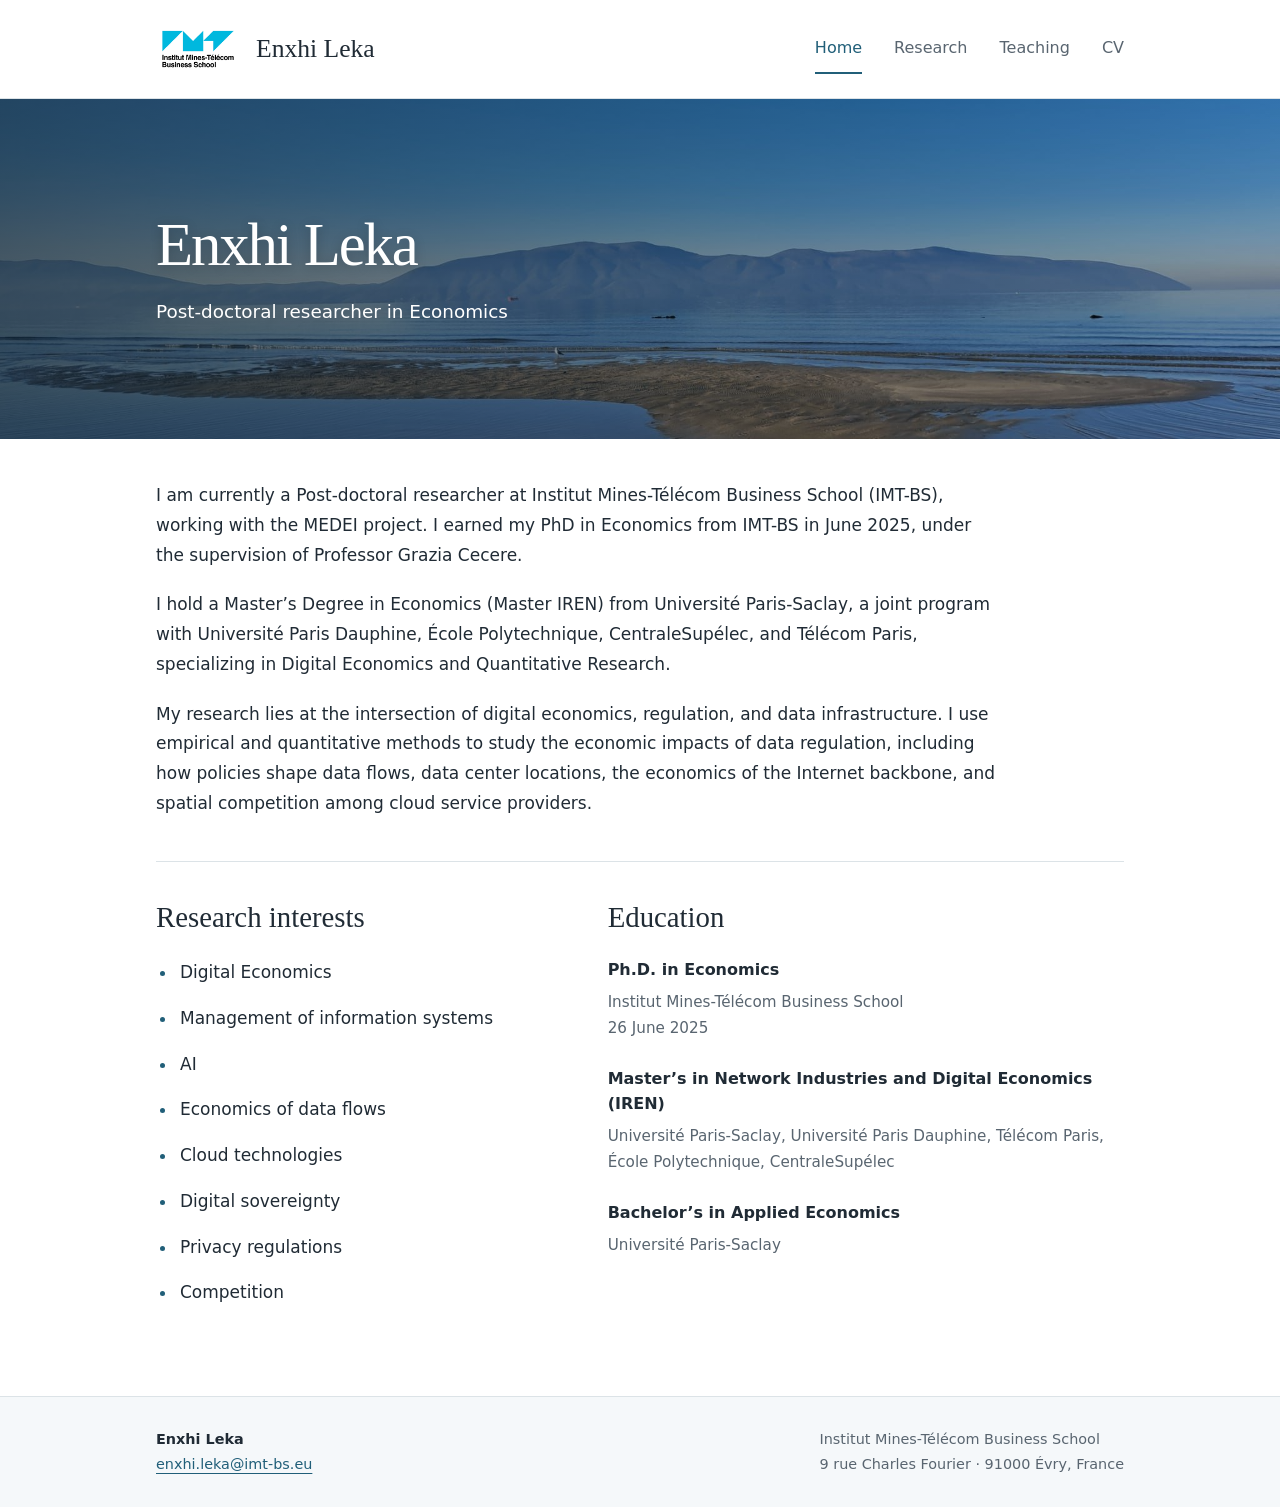
==== index.html @ 7240a5ef "First draft" ====
<!doctype html>
<html lang="en">
<head>
  <meta charset="utf-8">
  <meta name="viewport" content="width=device-width, initial-scale=1">
  <meta name="description" content="Enxhi Leka, post-doctoral researcher in digital economics, regulation, and data infrastructure at Institut Mines-Télécom Business School.">
  <title>Enxhi Leka</title>
  <link rel="icon" href="assets/favicon.svg" type="image/svg+xml">
  <link rel="stylesheet" href="assets/style.css">
</head>
<body>
  <a class="skip-link" href="#main">Skip to content</a>
  <header class="site-header"><div class="header-inner">
    <a class="brand" href="index.html"><img class="institution-logo" src="assets/images/logo.png" alt="Institut Mines-Télécom Business School" width="84" height="48"><span>Enxhi Leka</span></a>
    <nav aria-label="Main navigation"><a href="index.html" aria-current="page">Home</a><a href="research.html">Research</a><a href="teaching.html">Teaching</a><a href="cv.html">CV</a></nav>
  </div></header>
  <section class="photo-banner photo-banner--home" aria-labelledby="page-title"><img class="banner-image" src="assets/images/home.jpg" alt="" fetchpriority="high"><div class="banner-shade"></div><div class="banner-content container"><h1 id="page-title">Enxhi Leka</h1><p>Post-doctoral researcher in Economics</p></div></section>
  <main id="main" class="container"><section class="intro">
<div class="bio"><p>I am currently a Post-doctoral researcher at Institut Mines-Télécom Business School (IMT-BS), working with the MEDEI project. I earned my PhD in Economics from IMT-BS in June 2025, under the supervision of Professor Grazia Cecere.</p>
<p>I hold a Master’s Degree in Economics (Master IREN) from Université Paris-Saclay, a joint program with Université Paris Dauphine, École Polytechnique, CentraleSupélec, and Télécom Paris, specializing in Digital Economics and Quantitative Research.</p>
<p>My research lies at the intersection of digital economics, regulation, and data infrastructure. I use empirical and quantitative methods to study the economic impacts of data regulation, including how policies shape data flows, data center locations, the economics of the Internet backbone, and spatial competition among cloud service providers.</p></div></section>
<div class="home-columns"><section><h2>Research interests</h2><ul class="entries"><li>Digital Economics</li><li>Management of information systems</li><li>AI</li><li>Economics of data flows</li><li>Cloud technologies</li><li>Digital sovereignty</li><li>Privacy regulations</li><li>Competition</li></ul></section>
<section><h2>Education</h2><div class="education"><h3>Ph.D. in Economics</h3><p>Institut Mines-Télécom Business School<br><span class="muted">26 June 2025</span></p></div><div class="education"><h3>Master’s in Network Industries and Digital Economics (IREN)</h3><p>Université Paris-Saclay, Université Paris Dauphine, Télécom Paris, École Polytechnique, CentraleSupélec</p></div><div class="education"><h3>Bachelor’s in Applied Economics</h3><p>Université Paris-Saclay</p></div></section></div></main>
  <footer class="site-footer"><div class="footer-inner"><div><strong>Enxhi Leka</strong><br><a href="mailto:enxhi.leka@imt-bs.eu">enxhi.leka@imt-bs.eu</a></div><address>Institut Mines-Télécom Business School<br>9 rue Charles Fourier · 91000 Évry, France</address></div></footer>
</body>
</html>
---- assets/style.css ----
:root{color-scheme:light;--ink:#202b35;--muted:#596570;--accent:#215f79;--line:#dce3e7;--soft:#f5f8fa}
*{box-sizing:border-box}html{scroll-behavior:smooth}body{margin:0;background:#fff;color:var(--ink);font:17px/1.75 system-ui,-apple-system,BlinkMacSystemFont,"Segoe UI",sans-serif}a{color:var(--accent);text-underline-offset:4px}a:hover{text-decoration-thickness:2px}a:focus-visible{outline:3px solid var(--accent);outline-offset:5px}h1,h2,h3,p{margin-top:0}h1,h2{font-family:Georgia,"Times New Roman",serif;font-weight:400;line-height:1.2}h1{font-size:clamp(2.6rem,6vw,3.8rem);letter-spacing:-.035em;margin-bottom:16px}h2{font-size:1.8rem;margin-bottom:24px}h3{font-size:1rem;line-height:1.55;font-weight:600;margin-bottom:6px}p{margin-bottom:20px}.container,.header-inner,.footer-inner{max-width:1040px;margin:0 auto;padding-left:36px;padding-right:36px}.site-header{border-bottom:1px solid var(--line)}.header-inner{min-height:98px;display:flex;align-items:center;justify-content:space-between;gap:24px}.brand{font-family:Georgia,"Times New Roman",serif;font-size:1.6rem;color:var(--ink);text-decoration:none;white-space:nowrap}nav{display:flex;gap:32px}nav a{color:var(--muted);font-size:1rem;text-decoration:none;padding:10px 0;border-bottom:2px solid transparent}nav a:hover,nav a[aria-current="page"]{color:var(--accent);border-bottom-color:var(--accent)}main{padding-top:64px;padding-bottom:72px;min-height:calc(100vh - 270px)}.eyebrow{font-size:.8rem;text-transform:uppercase;letter-spacing:.12em;color:var(--accent);font-weight:600;margin-bottom:18px}.role{font-size:1.2rem;color:var(--muted);margin-bottom:34px}.bio{max-width:840px}.home-columns{display:grid;grid-template-columns:.85fr 1.15fr;gap:70px;border-top:1px solid var(--line);padding-top:38px;margin-top:42px}.entries{padding-left:21px;margin:0}.entries li{padding-left:3px;margin-bottom:16px}.entries li::marker{color:var(--accent)}.education{margin-bottom:25px}.education p{color:var(--muted);font-size:.95rem;margin-bottom:0}.muted,.entry-detail{color:var(--muted)}.entry-detail{display:block;font-size:.94rem;margin-top:3px}.page-heading{margin-bottom:42px}.section{border-top:1px solid var(--line);padding-top:30px;margin-top:34px}.year-group{display:grid;grid-template-columns:150px minmax(0,1fr);gap:24px;padding:16px 0}.year-group>h3{color:var(--accent)}.year-group .entries li:last-child{margin-bottom:0}.teaching-list>.year-group{border-top:1px solid var(--line);padding-top:25px;padding-bottom:25px}.cv-actions{display:flex;align-items:center;flex-wrap:wrap;gap:24px;margin-bottom:30px}.button{display:inline-block;background:var(--accent);color:white;padding:11px 20px;border-radius:3px;text-decoration:none;font-weight:600}.button:hover{background:#17485d}.button span{font-weight:400}.cv-document{display:block;width:100%;height:850px;border:1px solid var(--line);background:var(--soft)}.site-footer{background:var(--soft);border-top:1px solid var(--line)}.footer-inner{padding-top:30px;padding-bottom:30px;display:flex;justify-content:space-between;gap:24px;font-size:.9rem}.footer-inner strong{font-weight:600}address{font-style:normal;color:var(--muted)}.skip-link{position:absolute;top:-100px;left:20px;padding:10px 16px;background:#fff;z-index:10}.skip-link:focus{top:10px}
@media(max-width:650px){.container,.header-inner,.footer-inner{padding-left:22px;padding-right:22px}.header-inner{align-items:flex-start;flex-direction:column;gap:8px;padding-top:20px;padding-bottom:12px}nav{gap:26px;max-width:100%;flex-wrap:wrap}main{padding-top:38px;padding-bottom:45px}.home-columns{grid-template-columns:1fr;gap:28px}.year-group{grid-template-columns:1fr;gap:9px}.footer-inner{flex-direction:column;gap:16px}.cv-document{height:620px}.eyebrow{font-size:.78rem}.page-heading{margin-bottom:30px}}
@media(prefers-reduced-motion:reduce){html{scroll-behavior:auto}}
@media print{.site-header,.site-footer,.skip-link,.cv-actions{display:none}main{padding:0!important}.container{max-width:none}body{font-size:11pt}h1{font-size:28pt}.section,.year-group,.education{break-inside:avoid}a{color:inherit}.cv-document{height:100vh}}

/* Original website photographs and institutional logo. */
.brand{display:flex;align-items:center;gap:16px}.institution-logo{width:84px;height:48px;object-fit:contain;flex-shrink:0}.photo-banner{position:relative;isolation:isolate;min-height:260px;display:flex;align-items:center;background:#244957;overflow:hidden}.photo-banner--home{min-height:340px}.banner-image,.banner-shade{position:absolute;inset:0;width:100%;height:100%;z-index:-1}.banner-image{object-fit:cover;object-position:center}.banner-shade{background:linear-gradient(90deg,rgba(6,25,38,.69),rgba(6,25,38,.25))}.banner-content{width:100%;padding-top:48px;padding-bottom:48px;color:#fff}.banner-content h1{margin:0;text-shadow:0 2px 12px rgba(0,0,0,.2)}.banner-content p{margin:14px 0 0;font-size:1.15rem;color:#fff}.photo-banner+main{padding-top:42px}.photo-banner+main>.section:first-child{border-top:0;margin-top:0;padding-top:0}
@media(max-width:650px){.institution-logo{width:70px;height:40px}.brand{gap:13px}.photo-banner{min-height:210px}.photo-banner--home{min-height:260px}.banner-content{padding-top:36px;padding-bottom:36px}.banner-content p{font-size:1rem}.banner-shade{background:rgba(6,25,38,.5)}.photo-banner+main{padding-top:30px}}
@media print{.photo-banner,.photo-banner--home{min-height:0;background:none;display:block;margin-bottom:24px}.banner-image,.banner-shade{display:none}.banner-content{color:#202b35;padding:0}.banner-content h1{text-shadow:none}.banner-content p{color:#202b35}}
@media(max-width:650px){nav{width:100%;justify-content:space-between;gap:12px}}
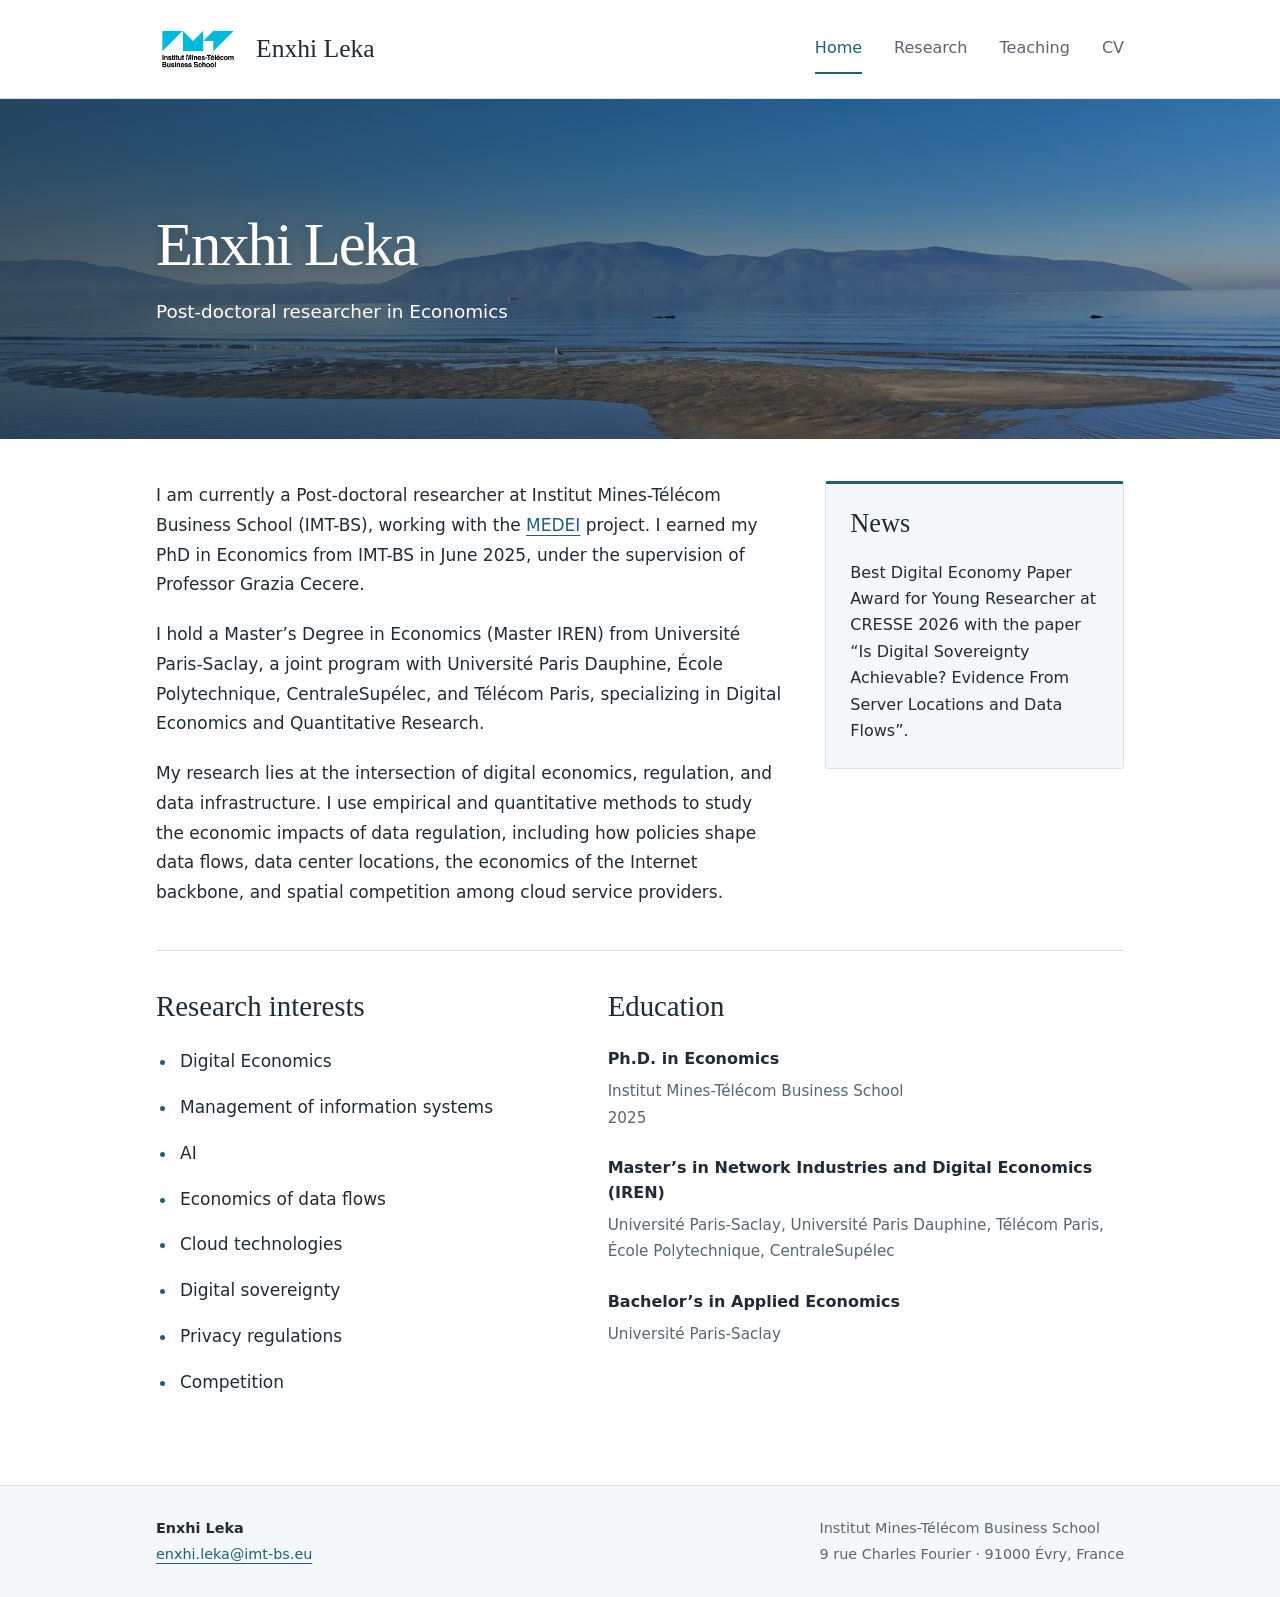
==== commit 6b2fd7c3: "New uodates" ====
--- a/index.html
+++ b/index.html
@@ -15,12 +15,24 @@
     <nav aria-label="Main navigation"><a href="index.html" aria-current="page">Home</a><a href="research.html">Research</a><a href="teaching.html">Teaching</a><a href="cv.html">CV</a></nav>
   </div></header>
   <section class="photo-banner photo-banner--home" aria-labelledby="page-title"><img class="banner-image" src="assets/images/home.jpg" alt="" fetchpriority="high"><div class="banner-shade"></div><div class="banner-content container"><h1 id="page-title">Enxhi Leka</h1><p>Post-doctoral researcher in Economics</p></div></section>
-  <main id="main" class="container"><section class="intro">
-<div class="bio"><p>I am currently a Post-doctoral researcher at Institut Mines-Télécom Business School (IMT-BS), working with the MEDEI project. I earned my PhD in Economics from IMT-BS in June 2025, under the supervision of Professor Grazia Cecere.</p>
+  <main id="main" class="container"><div class="intro-layout"><section class="intro" aria-label="Introduction">
+<div class="bio"><p>I am currently a Post-doctoral researcher at Institut Mines-Télécom Business School (IMT-BS), working with the <a href="https://www.imt.fr/projet/medei-la-decarbonation-acceleree-de-lenergie-et-de-lindustrie/">MEDEI</a> project. I earned my PhD in Economics from IMT-BS in June 2025, under the supervision of Professor Grazia Cecere.</p>
 <p>I hold a Master’s Degree in Economics (Master IREN) from Université Paris-Saclay, a joint program with Université Paris Dauphine, École Polytechnique, CentraleSupélec, and Télécom Paris, specializing in Digital Economics and Quantitative Research.</p>
 <p>My research lies at the intersection of digital economics, regulation, and data infrastructure. I use empirical and quantitative methods to study the economic impacts of data regulation, including how policies shape data flows, data center locations, the economics of the Internet backbone, and spatial competition among cloud service providers.</p></div></section>
+<aside class="news-box" aria-labelledby="news-title">
+  <h2 id="news-title">News</h2>
+  <!-- NEWS: Add or edit announcements below.
+       Copy this article for each update and place the newest one first:
+  <article class="news-item">
+    <time datetime="2026-09">September 2026</time>
+    <p>Your update goes here. You can include <a href="research.html">a link</a>.</p>
+  </article>
+  -->
+  <article class="news-item"><p>Best Digital Economy Paper Award for Young Researcher at CRESSE 2026 with the paper “Is Digital Sovereignty Achievable? Evidence From Server Locations and Data Flows”.</p></article>
+</aside>
+</div>
 <div class="home-columns"><section><h2>Research interests</h2><ul class="entries"><li>Digital Economics</li><li>Management of information systems</li><li>AI</li><li>Economics of data flows</li><li>Cloud technologies</li><li>Digital sovereignty</li><li>Privacy regulations</li><li>Competition</li></ul></section>
-<section><h2>Education</h2><div class="education"><h3>Ph.D. in Economics</h3><p>Institut Mines-Télécom Business School<br><span class="muted">26 June 2025</span></p></div><div class="education"><h3>Master’s in Network Industries and Digital Economics (IREN)</h3><p>Université Paris-Saclay, Université Paris Dauphine, Télécom Paris, École Polytechnique, CentraleSupélec</p></div><div class="education"><h3>Bachelor’s in Applied Economics</h3><p>Université Paris-Saclay</p></div></section></div></main>
+<section><h2>Education</h2><div class="education"><h3>Ph.D. in Economics</h3><p>Institut Mines-Télécom Business School<br><span class="muted">2025</span></p></div><div class="education"><h3>Master’s in Network Industries and Digital Economics (IREN)</h3><p>Université Paris-Saclay, Université Paris Dauphine, Télécom Paris, École Polytechnique, CentraleSupélec</p></div><div class="education"><h3>Bachelor’s in Applied Economics</h3><p>Université Paris-Saclay</p></div></section></div></main>
   <footer class="site-footer"><div class="footer-inner"><div><strong>Enxhi Leka</strong><br><a href="mailto:enxhi.leka@imt-bs.eu">enxhi.leka@imt-bs.eu</a></div><address>Institut Mines-Télécom Business School<br>9 rue Charles Fourier · 91000 Évry, France</address></div></footer>
 </body>
 </html>
--- a/assets/style.css
+++ b/assets/style.css
@@ -9,3 +9,21 @@
 @media(max-width:650px){.institution-logo{width:70px;height:40px}.brand{gap:13px}.photo-banner{min-height:210px}.photo-banner--home{min-height:260px}.banner-content{padding-top:36px;padding-bottom:36px}.banner-content p{font-size:1rem}.banner-shade{background:rgba(6,25,38,.5)}.photo-banner+main{padding-top:30px}}
 @media print{.photo-banner,.photo-banner--home{min-height:0;background:none;display:block;margin-bottom:24px}.banner-image,.banner-shade{display:none}.banner-content{color:#202b35;padding:0}.banner-content h1{text-shadow:none}.banner-content p{color:#202b35}}
 @media(max-width:650px){nav{width:100%;justify-content:space-between;gap:12px}}
+
+/* Home page introduction and editable news sidebar. */
+.intro-layout{display:grid;grid-template-columns:minmax(0,2.1fr) minmax(250px,1fr);gap:42px;align-items:start}
+.intro-layout .bio>p:last-child{margin-bottom:0}
+.news-box{background:var(--soft);border:1px solid var(--line);border-top:3px solid var(--accent);border-radius:3px;padding:24px;overflow-wrap:anywhere}
+.news-box h2{font-size:1.65rem;margin-bottom:20px}
+.news-empty{color:var(--muted);margin:0;font-size:1rem}
+.news-item+.news-item{border-top:1px solid var(--line);margin-top:20px;padding-top:20px}
+.news-item time{display:block;color:var(--accent);font-size:.875rem;font-weight:600;margin-bottom:8px}
+.news-item p{font-size:1rem;line-height:1.65;margin-bottom:0}
+@media(max-width:800px){.intro-layout{grid-template-columns:1fr;gap:28px}}
+@media print{.intro-layout{display:block}.news-box{margin-top:24px;break-inside:avoid}}
+
+/* Working-paper abstracts. */
+.working-paper+.working-paper{margin-top:32px;padding-top:28px;border-top:1px solid var(--line)}
+.working-paper h3{font-size:1.15rem;line-height:1.5;margin-bottom:14px}
+.paper-abstract{font-size:1rem;line-height:1.8;color:var(--muted);margin-bottom:0}
+.paper-abstract strong{color:var(--ink);font-weight:600}
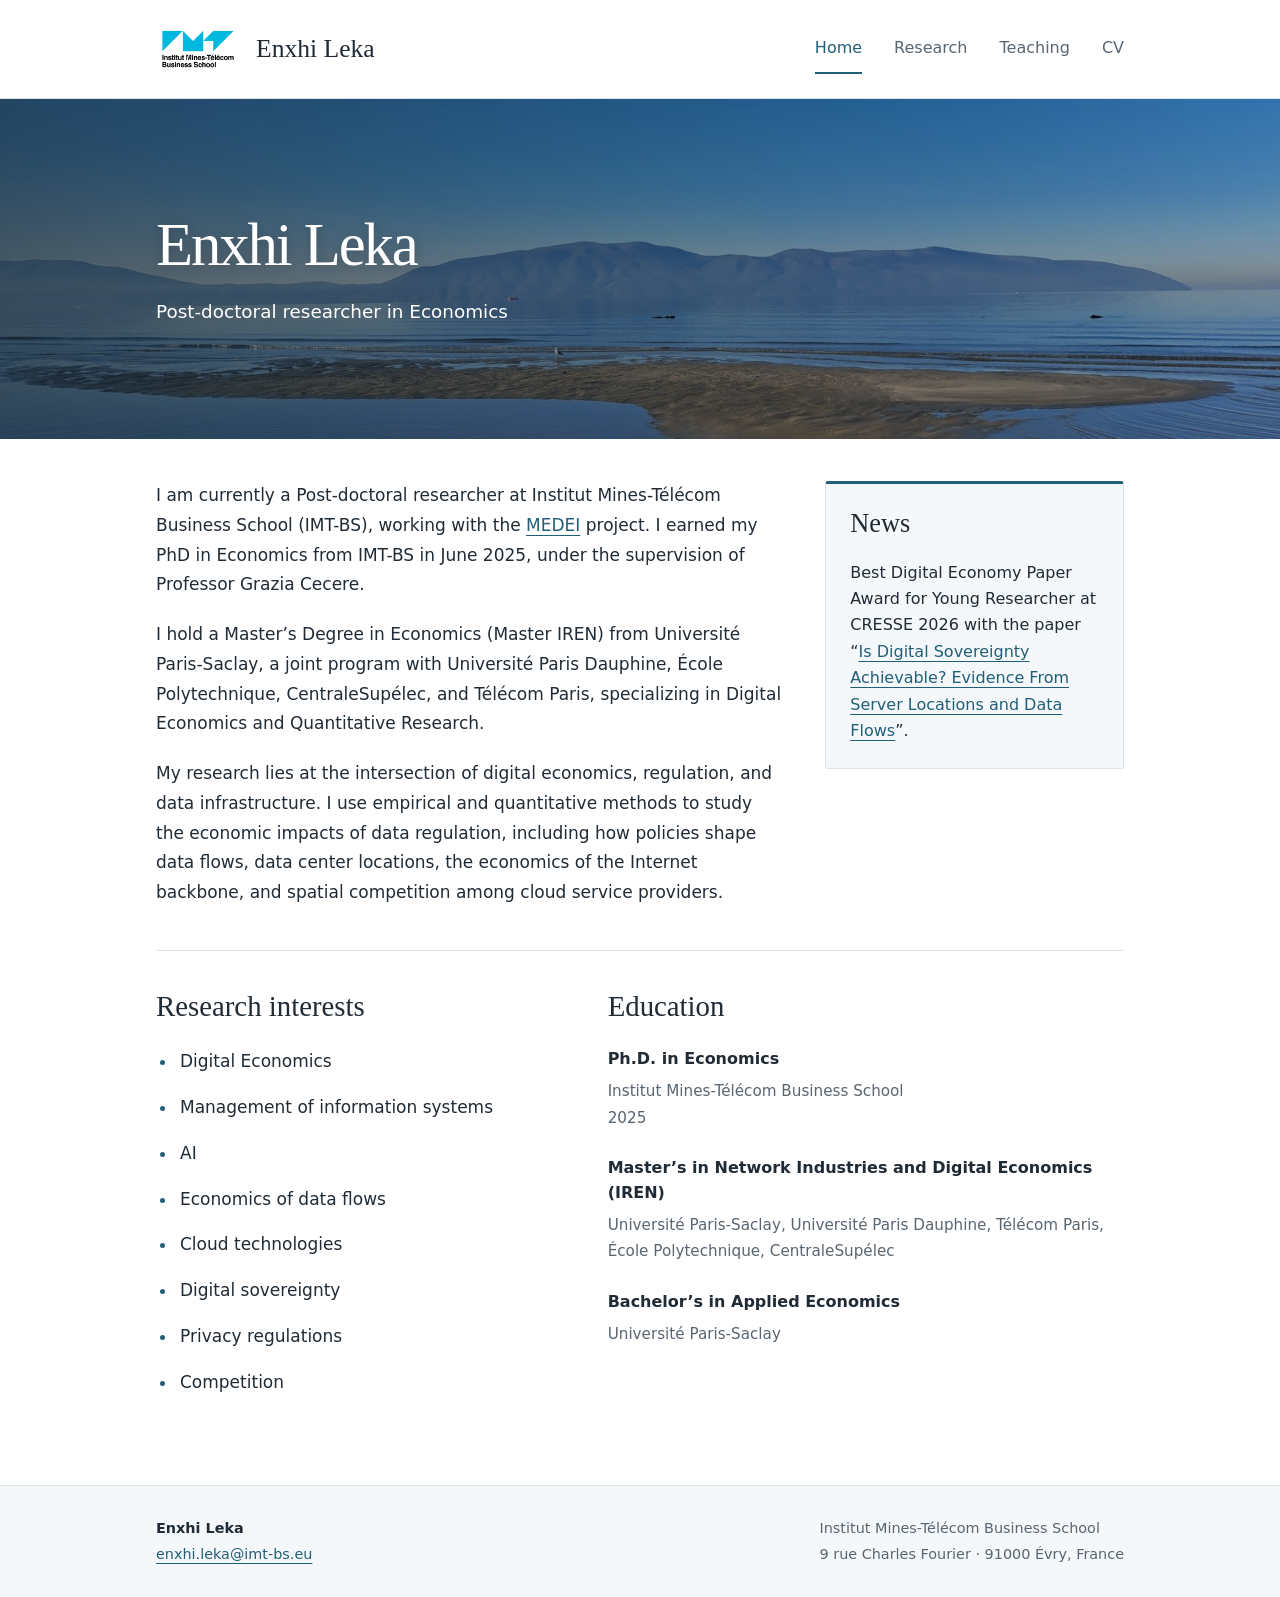
==== commit f3ce83b3: "updates" ====
--- a/index.html
+++ b/index.html
@@ -3,10 +3,22 @@
 <head>
   <meta charset="utf-8">
   <meta name="viewport" content="width=device-width, initial-scale=1">
-  <meta name="description" content="Enxhi Leka, post-doctoral researcher in digital economics, regulation, and data infrastructure at Institut Mines-Télécom Business School.">
-  <title>Enxhi Leka</title>
+  <meta name="description" content="Enxhi Leka is a post-doctoral researcher at IMT-BS studying digital economics, data regulation, cloud infrastructure, and digital sovereignty.">
+  <title>Enxhi Leka | Digital Economics Researcher at IMT-BS</title>
   <link rel="icon" href="assets/favicon.svg" type="image/svg+xml">
-  <link rel="stylesheet" href="assets/style.css">
+  <link rel="stylesheet" href="assets/style.css?v=20260928-1">
+  <link rel="canonical" href="https://enxhi-leka.standard-cloud.io/">
+  <link rel="sitemap" type="application/xml" href="sitemap.xml">
+  <meta name="author" content="Enxhi Leka">
+  <meta property="og:type" content="website">
+  <meta property="og:site_name" content="Enxhi Leka">
+  <meta property="og:title" content="Enxhi Leka | Digital Economics Researcher at IMT-BS">
+  <meta property="og:description" content="Enxhi Leka is a post-doctoral researcher at IMT-BS studying digital economics, data regulation, cloud infrastructure, and digital sovereignty.">
+  <meta property="og:url" content="https://enxhi-leka.standard-cloud.io/">
+  <meta name="twitter:card" content="summary">
+  <meta name="twitter:title" content="Enxhi Leka | Digital Economics Researcher at IMT-BS">
+  <meta name="twitter:description" content="Enxhi Leka is a post-doctoral researcher at IMT-BS studying digital economics, data regulation, cloud infrastructure, and digital sovereignty.">
+  <script type="application/ld+json">{"@context":"https://schema.org","@graph":[{"@type":"Person","@id":"https://enxhi-leka.standard-cloud.io/#enxhi-leka","name":"Enxhi Leka","url":"https://enxhi-leka.standard-cloud.io/","jobTitle":"Post-doctoral researcher in Economics","affiliation":{"@type":"Organization","name":"Institut Mines-Télécom Business School"},"knowsAbout":["Digital economics","Data regulation","Cloud infrastructure","Digital sovereignty","Data flows"],"email":"mailto:enxhi.leka@imt-bs.eu"},{"@type":"WebSite","@id":"https://enxhi-leka.standard-cloud.io/#website","url":"https://enxhi-leka.standard-cloud.io/","name":"Enxhi Leka","inLanguage":"en","publisher":{"@id":"https://enxhi-leka.standard-cloud.io/#enxhi-leka"}},{"@type":"ProfilePage","@id":"https://enxhi-leka.standard-cloud.io/#page","url":"https://enxhi-leka.standard-cloud.io/","name":"Enxhi Leka | Digital Economics Researcher at IMT-BS","description":"Enxhi Leka is a post-doctoral researcher at IMT-BS studying digital economics, data regulation, cloud infrastructure, and digital sovereignty.","inLanguage":"en","isPartOf":{"@id":"https://enxhi-leka.standard-cloud.io/#website"},"about":{"@id":"https://enxhi-leka.standard-cloud.io/#enxhi-leka"},"mainEntity":{"@id":"https://enxhi-leka.standard-cloud.io/#enxhi-leka"}}]}</script>
 </head>
 <body>
   <a class="skip-link" href="#main">Skip to content</a>
@@ -28,7 +40,7 @@
     <p>Your update goes here. You can include <a href="research.html">a link</a>.</p>
   </article>
   -->
-  <article class="news-item"><p>Best Digital Economy Paper Award for Young Researcher at CRESSE 2026 with the paper “Is Digital Sovereignty Achievable? Evidence From Server Locations and Data Flows”.</p></article>
+  <article class="news-item"><p>Best Digital Economy Paper Award for Young Researcher at CRESSE 2026 with the paper “<a href="research.html#digital-sovereignty">Is Digital Sovereignty Achievable? Evidence From Server Locations and Data Flows</a>”.</p></article>
 </aside>
 </div>
 <div class="home-columns"><section><h2>Research interests</h2><ul class="entries"><li>Digital Economics</li><li>Management of information systems</li><li>AI</li><li>Economics of data flows</li><li>Cloud technologies</li><li>Digital sovereignty</li><li>Privacy regulations</li><li>Competition</li></ul></section>
--- a/assets/style.css
+++ b/assets/style.css
@@ -27,3 +27,9 @@
 .working-paper h3{font-size:1.15rem;line-height:1.5;margin-bottom:14px}
 .paper-abstract{font-size:1rem;line-height:1.8;color:var(--muted);margin-bottom:0}
 .paper-abstract strong{color:var(--ink);font-weight:600}
+
+/* Match the original Google Sites CV photograph crop. */
+.photo-banner--cv{min-height:340px}.photo-banner--cv .banner-image{object-position:50% 100%}
+@media print{.photo-banner--cv{min-height:0}}
+
+.teaching-year{font-family:inherit;font-size:1rem;line-height:1.55;font-weight:600;color:var(--accent);margin-bottom:6px}
